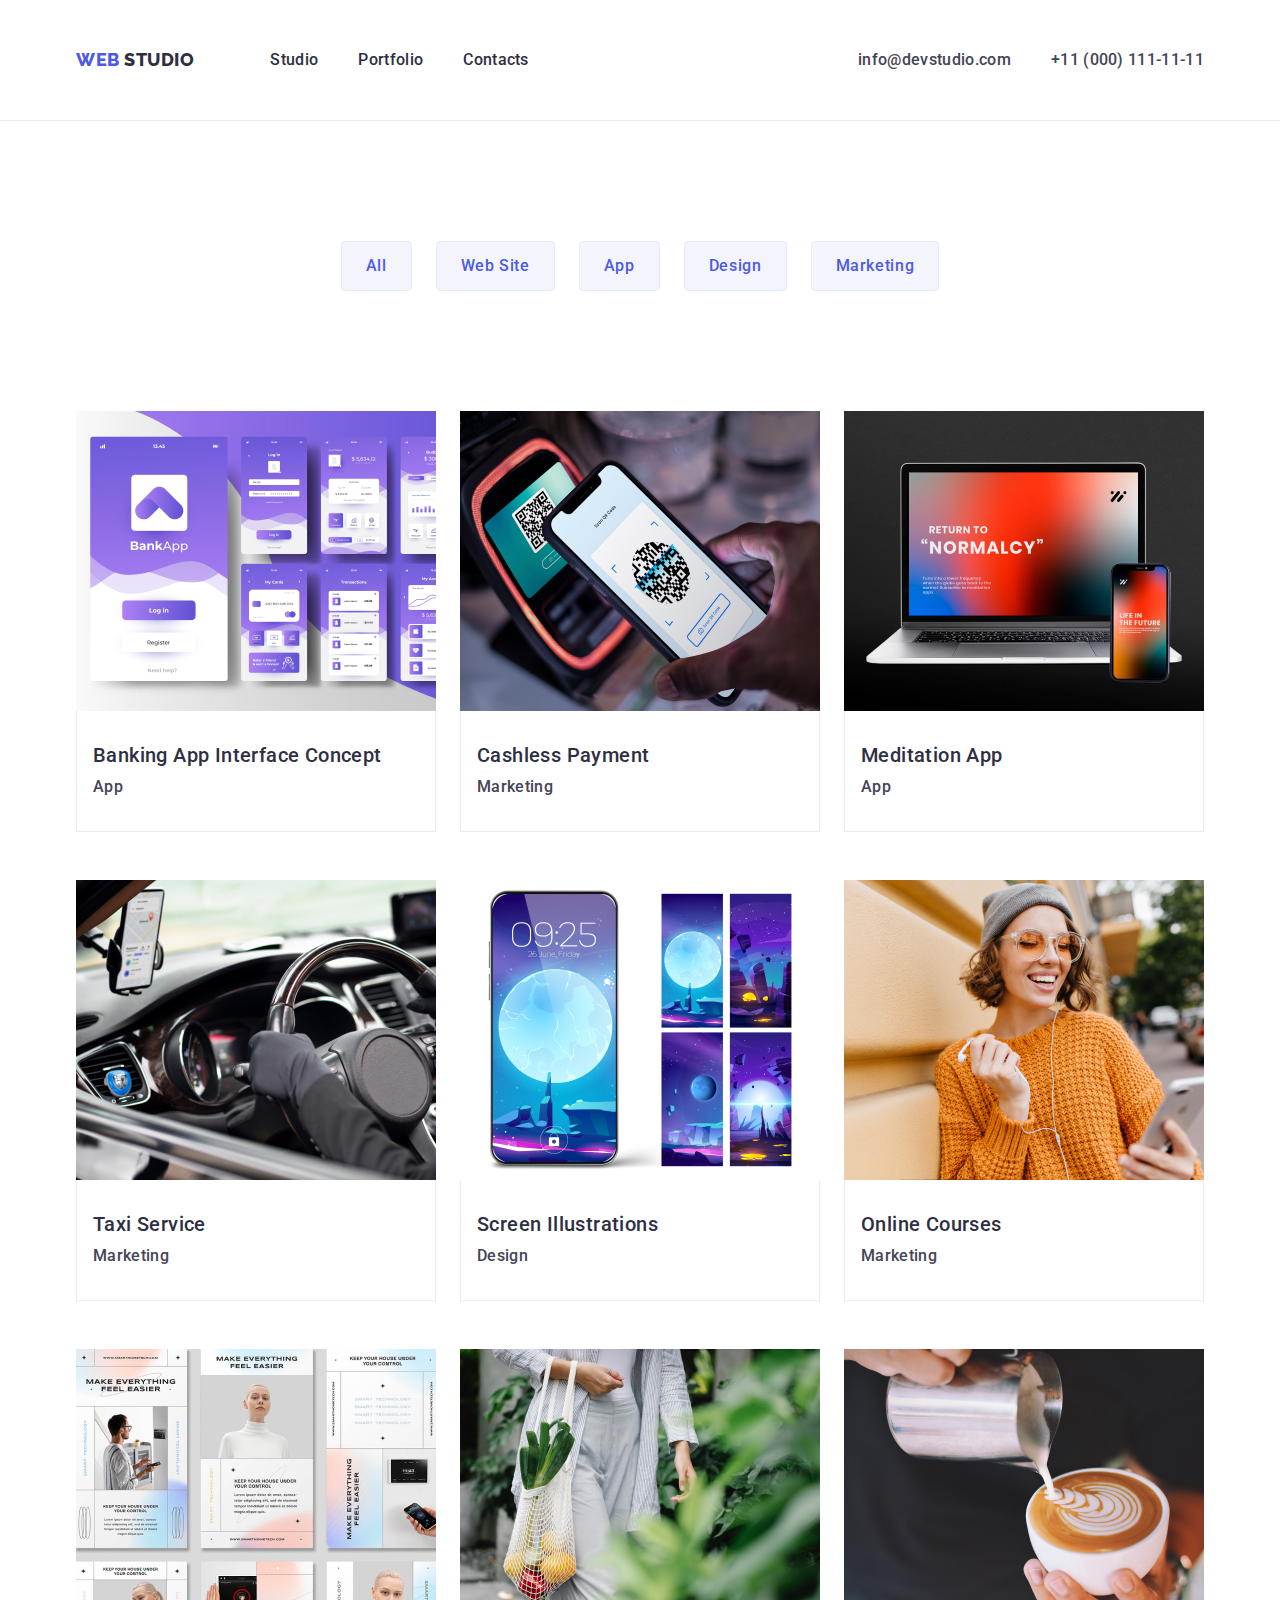
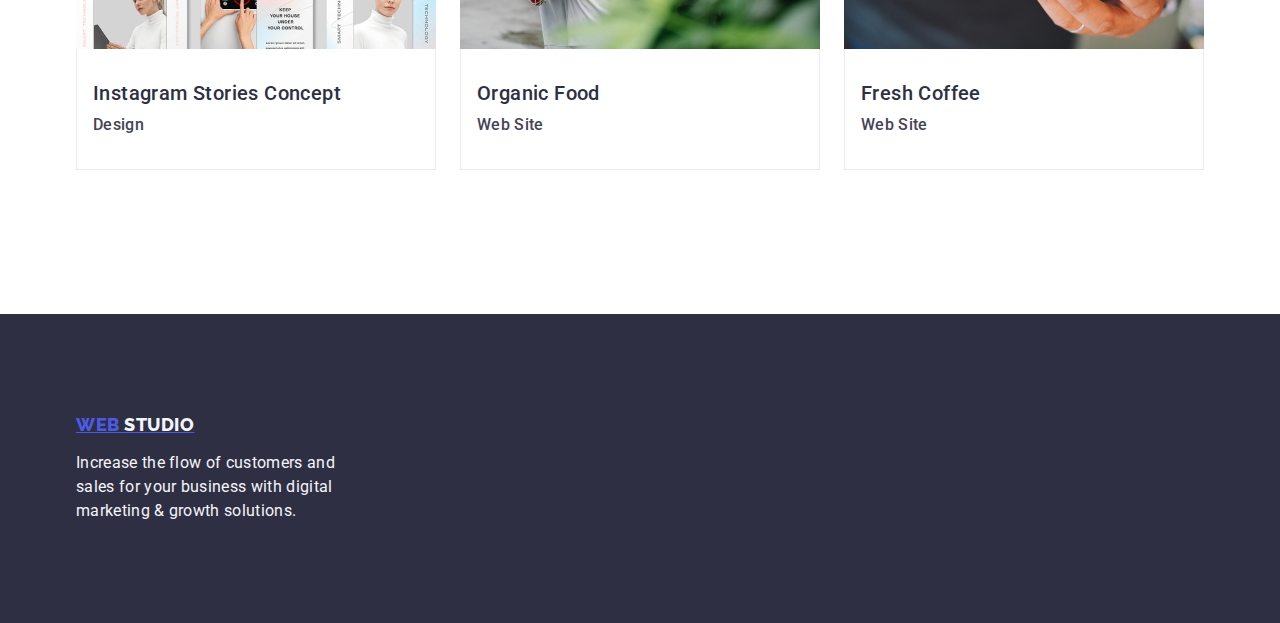
==== portfolio.html @ b7fdd96b "Initial commit" ====
<!DOCTYPE html>
<html lang="en">

<head>
    <meta charset="UTF-8">
    <meta name="viewport" content="width=device-width, initial-scale=1.0">
    <title>Document</title>
    <link rel="stylesheet"
        href="https://cdnjs.cloudflare.com/ajax/libs/modern-normalize/1.0.0/modern-normalize.min.css" />
    <link rel="preconnect" href="https://fonts.googleapis.com">
    <link rel="preconnect" href="https://fonts.gstatic.com" crossorigin>
    <link href="https://fonts.googleapis.com/css2?family=Raleway:wght@800&family=Roboto:wght@300&display=swap"
        rel="stylesheet">
    <link href="https://fonts.googleapis.com/css2?family=Roboto:wght@400;500;700;900&display=swap" rel="stylesheet">
    <link rel="stylesheet" href="./css/styles.css" />
</head>

<body>
    <header class="page-header">
        <div class="container allincontainer">
            <nav class="nav">
                <a href="./index.html" class="logo link">Web <span class="studio-header">Studio</span></a>
                <ul class="list">
                    <li>
                        <a href="./index.html" class="list link">Studio</a>
                    </li>
                    <li>
                        <a href="./portfolio.html" class="list link">Portfolio</a>
                    </li>
                    <li>
                        <a href="" class="list link">Contacts</a>
                    </li>
                </ul>
            </nav>
            <address class="address">
                <ul class="list">
                    <li>
                        <a href="mailto:info@devstudio.com" class="menu link">info@devstudio.com</a>
                    </li>
                    <li>
                        <a href="tel:+110001111111" class="menu link">+11 (000) 111-11-11</a>
                    </li>
                </ul>
            </address>
        </div>
    </header>
        <main> 
        <section class="sectionforportfolio">
            <div class="container aplications">
            <h1 class="visually-hidden">Portfolio</h1>
            <ul class="list list-portfolio">
        <li>
            <button type="button" class="filter-button">All</button>
            </li>
            <li>
            <button type="button" class="filter-button">Web Site</button>
            </li>
            <li>
            <button type="button" class="filter-button">App</button>
            </li>
            <li>
            <button type="button" class="filter-button">Design</button>
            </li>
            <li>
            <button type="button" class="filter-button">Marketing</button> 
            </li>
            </ul>
            <ul class="list list-of-apss"> 
                <li class="porfolio-phone-app">
                    <a href="#" class="link">
                        
                    <img  src="./images/bankapp.jpg" alt="phone screens with bank application" width="360" height="300" />
                    <div class="container-app">
                <h2 class="bankingapp">Banking App Interface Concept</h2>
                <p class="phoneapp">App</p>
                </div>
                </a>
                </li>
                <li class="porfolio-phone-app">
                    <a href="#" class="link">
                    <img src="./images/cashlespaymetn.jpg" alt="phone using for payment by qr code" width="360" height="300" />
                <div class="container-app">
                <h2 class="bankingapp">Cashless Payment</h2>
                <p class="phoneapp">Marketing</p>
                </div>
                </a>
                </li>
                <li class="porfolio-phone-app">
                <a href="#" class="link">
                    <img src="./images/meditaionapp.jpg" alt="laptop and phone with meditation app on screen" width="360" height="300" />
                    <div class="container-app">
                <h2 class="bankingapp">Meditation App</h2>
                <p class="phoneapp">App</p>
                </div>
                </a>
                </li>
                <li class="porfolio-phone-app">
                    <a href="#" class="link">
                    <img src="./images/taxiservice.jpg" alt="person behind the car wheel using a taxi app" width="360" height="300" />
                    <div class="container-app">
                <h2 class="bankingapp">Taxi Service</h2>
                <p class="phoneapp">Marketing</p>
                </div>
                </a>
                </li>
                <li class="porfolio-phone-app">
                    <a href="#" class="link">
                    <img src="./images/screenilusion.jpg" alt="few mode of phone screen" width="360" height="300" />
                    <div class="container-app">
                <h2 class="bankingapp">Screen Illustrations</h2>
                <p class="phoneapp">Design</p>
                </div>
                </a>
                </li>
                <li class="porfolio-phone-app">
                    <a href="#" class="link">
                    <img src="./images/onlinecourses.jpg" alt="woman listening to the course on headphone from the phone" width="360" height="300" />
                    <div class="container-app">
                <h2 class="bankingapp">Online Courses</h2>
                <p class="phoneapp">Marketing</p>
                </div>
                </a>
                </li>
                <li class="porfolio-phone-app">
                    <a href="#" class="link">
                    <img src="./images/instastories.jpg" alt="few  shots of instagram concept stories" width="360" height="300" />
                    <div class="container-app">
                <h2 class="bankingapp">Instagram Stories Concept</h2>
                <p class="phoneapp">Design</p>
                </div>
                </a>
                </li>
                <li class="porfolio-phone-app">
                    <a href="#" class="link">
                    <img src="./images/organicfood.jpg" alt="fruits and vegetables in a bag carried by a person" width="360" height="300" />
                    <div class="container-app">
                <h2 class="bankingapp">Organic Food</h2>
                <p class="phoneapp">Web Site</p>
                </div>
                </a>
                </li>
                <li class="porfolio-phone-app">
                    <a href="#" class="link">
                    <img src="./images/freshcoffe.jpg" alt="coffe prepering" width="360" height="300" />
                    <div class="container-app">
                <h2 class="bankingapp">Fresh Coffee</h2>
                <p class="phoneapp">Web Site</p>
                </div>
                </a>
                </li>
            </ul>
            </div>
            </section>
        </main>
        
        <footer class="footer">
            <div class="container">
            <a href="./index.html" class="link-footer logo">Web <span class="studio-footer">Studio</span></a>  
            
            <p class="footer-section">
                Increase the flow of customers and
                sales for your business with digital
                marketing & growth solutions.
            </p>
            </div>
        </footer>
    </body>
    </html>
---- css/styles.css ----
* {
    box-sizing: border-box;
    margin: 0;
    padding: 0;
}
body {
    font-family: 'Roboto', sans-serif;
    color: #434455;
    background-color: #FFFFFF;
}
:root{
    --brand-color:var(--brand-color)
}
img{
    display: block;
}
.logo { 
    font-family: 'Raleway', sans-serif;
    font-weight: 800;
    font-size: 18px;
    line-height: 1.17;
    letter-spacing: 0.03em;
    text-transform: uppercase;
    color: #4d5ae5; 
    margin-right: 76px;

    
}
.link{
    text-decoration: none;
   
    
}

span{
    color:#2e2f42;
}
.list{
font-weight: 500;
font-size: 16px;
line-height: 1.5;
letter-spacing: 0.02em;
color:#2e2f42;
display: flex;
gap: 40px;
list-style: none;
padding: 24px 0;

}
.list.link:hover,
.list.link:focus {
    color: #404bbf;
}
address{
    font-style: normal; 

}
.allincontainer{
    margin-left: auto;
    align-items: center;
    padding: 24px 0;
    display: flex;
}
.address{
      margin-left: auto;
    align-items: center;
}

.menu{
    color: #434455;
    font-size: 16px;
        line-height: 1.5;
        letter-spacing: 0.02em;
        text-align: center;
        
        

}
.menu.link:hover,
.menu.link:focus {
    color: #404bbf;

}
.section{
    background-color: #2e2f42;
    padding: 188px 0;
}

.effective {
        justify-content: center;
        flex-direction: column;
        align-items: center;
        gap: 48px;
    display: flex;
}



.solution{
    font-size: 56px;
    line-height: 1.07;
    text-align: center;
    letter-spacing: 0.02em;
    color: #ffffff;
    max-width: 496px;
    
}
.button{
    background-color: #4D5AE5;
    font-family: 'Roboto', sans-serif;
    font-weight: 500;
    font-size: 16px;
    line-height: 1.5;
    letter-spacing: 0.04em;
    color: #ffffff;
    cursor: pointer;
    display: block;
    min-width: 169px;
    height: 56px;
    border: none;
    border-radius: 4px;

}
 .button:hover,
 .button:focus{
   background-color: #404bbf;
}
.terms{
    font-weight: 500;
    font-size: 20px;
    line-height: 1.2;
    letter-spacing: 0.02em;
    margin-bottom: 8px;
    text-align: center;
    
    
}
.business{
    font-size: 16px;
    line-height: 1.5;
    letter-spacing: 0.02em;
    color: #434455
}
.whatwedo{
    font-size: 36px;
    line-height: 1.11;
    text-align: center;
    letter-spacing: 0.02em;
    text-transform: capitalize;
    color: #2e2f42;
    margin-bottom: 72px;
}
.screens{
    flex-direction: column;
    align-items: center;
    padding: auto;
}
.sectionourteam{
    background-color: #F4F4FD;
    padding: 120px 0;
}
.studioteam {
    flex-direction: column;

}

.mark{
    background-color: #FFFFFF;
    width: calc((100% - 72px) / 4);
    border-radius: 0px 0px 4px 4px;
    
}

.filter-button{
    font-family: 'Roboto', sans-serif;
    font-weight: 500;
    font-size: 16px;
    line-height:1.5;
    letter-spacing: 0.04em;
    color: #4d5ae5;
    background-color: #F4F4FD;
    cursor: pointer;
    padding: 12px 24px;
    border: 1px solid #e7e9fc;
    border-radius: 4px;

}
.filter-button:hover,
.filter-button:focus{
 color: #FFFFFF;
 background-color: #404BBF;
 border: 1px solid transparent;
}
.bankingapp{
    font-weight: 500;
    font-size: 20px;
    line-height: 1.2;
    letter-spacing: 0.02em;
    color: #2e2f42;
    margin-bottom: 8px
}
.phoneapp{
   font-size: 16px;
   line-height: 1.5;
   letter-spacing: 0.02em;
   color:#434455;
}
.footer{
    background-color: #2e2f42;
    padding: 100px 0;
    
}
.studio-footer{
    color: #F4F4FD
}
.footer-section{
    line-height: 1.5;
    color:#F4F4FD;
    letter-spacing: 0.02em;
    max-width: 264px;
}
.page-header{
    border-bottom: 1px solid #e7e9fc;
    
} 
.container{ 
    
    width: 1158px;
        margin: 0 auto;
        padding: 0 15px;
}

.nav{
    display:flex;
    align-items: center;
}
.section-two{
    padding: 120px 0;
}
.aplications{
    flex-wrap: wrap;
    justify-content: center;
    
}
.visually-hidden{
    position: absolute;
    width: 1px;
    height: 1px;
    margin: -1px;
    border: 0;
    padding: 0;
    white-space: nowrap;
    clip-path: inset(100%);
    clip: rect(0 0 0 0);
    overflow: hidden;
}
.list-strategy{
    gap: 24px;
    margin: 0;
    padding: 0;
}   
.firstpoint{
   width:calc((100% - 72px) / 4);
}


.section-three {
    padding-bottom: 120px;
}
.list-whatwedo{
    gap: 24px;
}
.whatwedo-photos{
    width: calc((100% - 48px) / 3);
}
.list-ourteam{
    gap: 24px
}
.container-worker{
    padding: 32px 0px;
}
.sectionforportfolio{
    padding-top: 96px;
    padding-bottom: 120px;
}
.list-portfolio{
    justify-content: center;
    gap: 24px;
    margin-bottom: 72px;
   
}
.list-of-apss{
    flex-wrap: wrap;
    column-gap: 24px;
    row-gap: 48px;
    
}
.porfolio-phone-app{
    width: calc((100% - 48px) / 3);
}
.container-app{
    padding: 32px 16px;
    border: 1px solid #e7e9fc;
    border-top: none;
}

.link-footer{
 margin-bottom: 16px;
 display: inline-block;
 
}
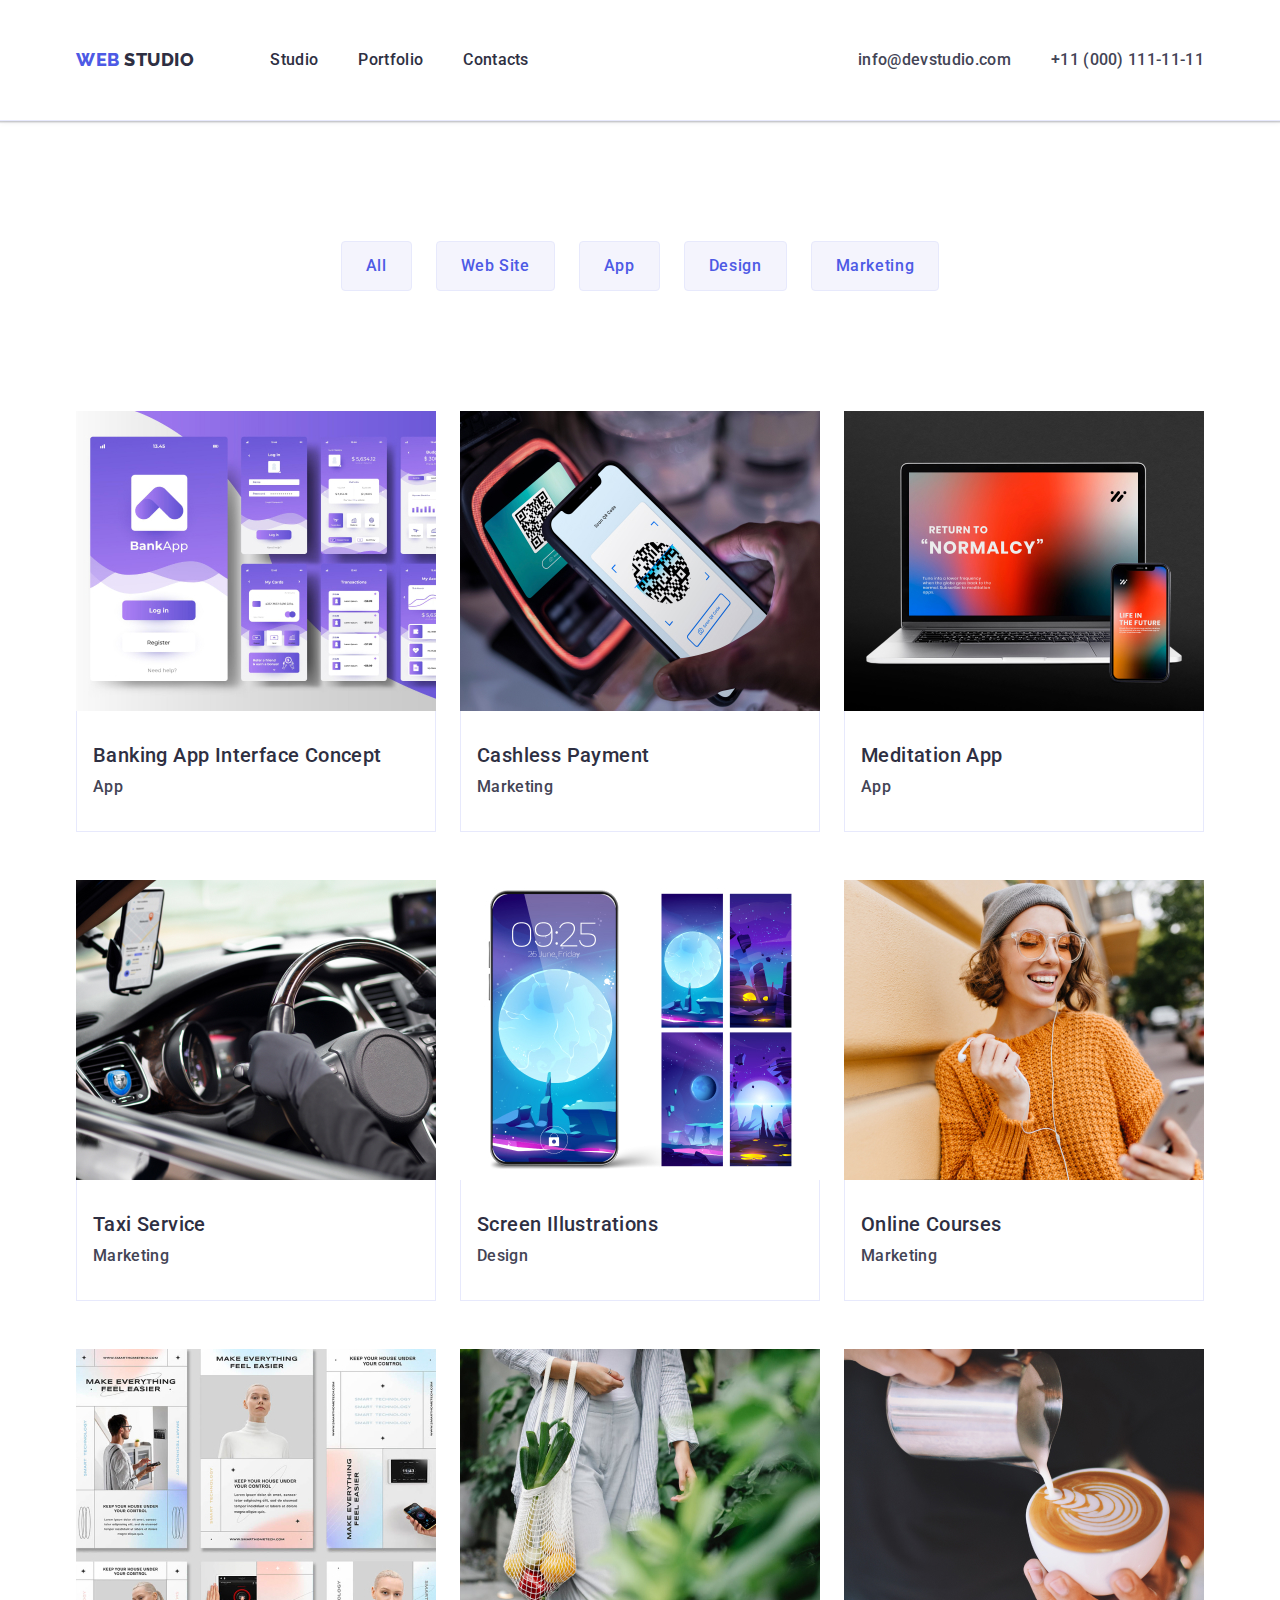
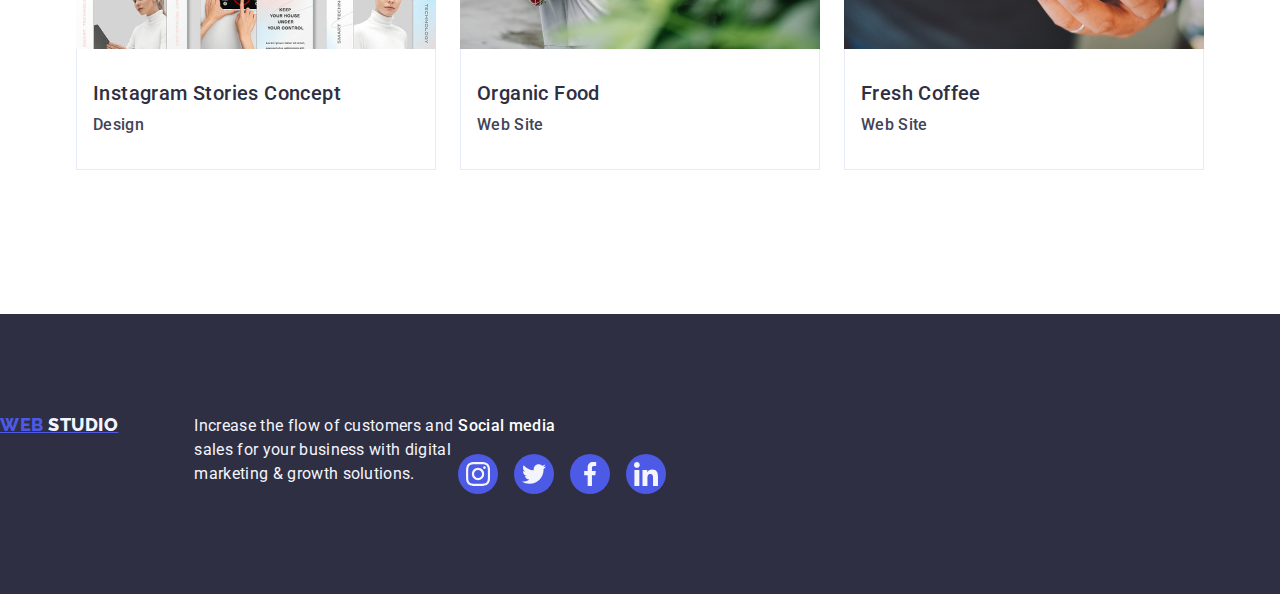
==== commit 3447fedb: "Add files via upload" ====
--- a/portfolio.html
+++ b/portfolio.html
@@ -154,15 +154,52 @@
         </main>
         
         <footer class="footer">
-            <div class="container">
-            <a href="./index.html" class="link-footer logo">Web <span class="studio-footer">Studio</span></a>  
-            
-            <p class="footer-section">
-                Increase the flow of customers and
-                sales for your business with digital
-                marketing & growth solutions.
-            </p>
+            <div class="footercontainer">
+                <a href="./index.html" class="link-footer logo">Web <span class="studio-footer">Studio</span></a>
+                <p class="footer-section">
+                    Increase the flow of customers and
+                    sales for your business with digital
+                    marketing & growth solutions.
+                <div class="mediaicons">
+                    <p class="footericons">Social media</p>
+        
+                    <ul class="socialmediafooter">
+        
+                        <li class="socialiconsfooter">
+                            <a class="footermediaicons" href="">
+                                <svg class="socialfooter" width="24" height="24">
+                                    <use href="./images/icons.svg#icon-instagram"></use>
+                                </svg>
+                            </a>
+                        </li>
+        
+                        <li class="socialiconsfooter">
+                            <a class="footermediaicons" href="">
+                                <svg class="socialfooter" width="24" height="24">
+                                    <use href="./images/icons.svg#icon-twitter"></use>
+                                </svg>
+                            </a>
+                        </li>
+        
+                        <li class="socialiconsfooter">
+                            <a class="footermediaicons" href="">
+                                <svg class="socialfooter" width="24" height="24">
+                                    <use href="./images/icons.svg#icon-facebook"></use>
+                                </svg>
+                            </a>
+                        </li>
+        
+                        <li class="socialiconsfooter">
+                            <a class="footermediaicons" href="">
+                                <svg class="socialfooter" width="24" height="24">
+                                    <use href="./images/icons.svg#icon-linkedin"></use>
+                                </svg>
+                            </a>
+                        </li>
+                    </ul>
+                </div>
+                </p>
             </div>
         </footer>
-    </body>
-    </html>+        </body>
+        </html>--- a/css/styles.css
+++ b/css/styles.css
@@ -28,9 +28,9 @@
 }
 .link{
     text-decoration: none;
-   
-    
-}
+}
+
+
 
 span{
     color:#2e2f42;
@@ -84,6 +84,13 @@
 .section{
     background-color: #2e2f42;
     padding: 188px 0;
+    max-width: 1440px;
+    background-repeat: no-repeat;
+    background-position: center;
+     background-size: cover;
+    background-image: linear-gradient(rgba(46, 47, 66, 0.7), rgba(46, 47, 66, 0.7)), url(./images/img-name.jpeg);
+
+
 }
 
 .effective {
@@ -168,6 +175,7 @@
     background-color: #FFFFFF;
     width: calc((100% - 72px) / 4);
     border-radius: 0px 0px 4px 4px;
+    box-shadow: 0px 1px 6px rgba(46, 47, 66, 0.08),0px 1px 1px rgba(46, 47, 66, 0.16),0px 2px 1px rgba(46, 47, 66, 0.08);
     
 }
 
@@ -183,13 +191,15 @@
     padding: 12px 24px;
     border: 1px solid #e7e9fc;
     border-radius: 4px;
+    
 
 }
 .filter-button:hover,
 .filter-button:focus{
- color: #FFFFFF;
- background-color: #404BBF;
- border: 1px solid transparent;
+    color: #FFFFFF;
+    background-color: #404BBF;
+    border: 1px solid transparent;
+    box-shadow: 0px 3px 1px rgba(0, 0, 0, 0.1),0px 2px 1px rgba(0, 0, 0, 0.08), 0px 2px 2px rgba(0, 0, 0, 0.12);
 }
 .bankingapp{
     font-weight: 500;
@@ -221,13 +231,14 @@
 }
 .page-header{
     border-bottom: 1px solid #e7e9fc;
+    box-shadow:0px 2px 1px rgba(46, 47, 66, 0.08), 0px 1px 1px rgba(46, 47, 66, 0.16), 0px 1px 6px rgba(46, 47, 66, 0.08); 
     
 } 
 .container{ 
     
     width: 1158px;
-        margin: 0 auto;
-        padding: 0 15px;
+    margin: 0 auto;
+    padding: 0 15px;
 }
 
 .nav{
@@ -306,6 +317,120 @@
 
 .link-footer{
  margin-bottom: 16px;
- display: inline-block;
- 
+display: inline-block;
+}
+.square{
+    display: flex;
+    align-items: center;
+    justify-content: center;
+    height: 112px;
+    background-color: #F4F4FD;
+    border-radius: 4px;
+    margin-bottom: 8px;
+}
+.socialmediaicons{
+    display: flex;
+    justify-content: center;
+    gap: 24px;
+    list-style: none;
+    padding-top: 10px;
+
+}
+.socilamedialist{
+    width: 40px;
+    height: 40px;
+}
+.social-names{
+    width: 100%;
+    height: 100%;
+    background-color: #4d5ae5;
+    border-radius: 50%;
+    display: flex;
+    align-items: center;
+    justify-content: center;
+}
+.social-names:hover,
+.social-names:focus{
+    background-color: #404bbf;
+}
+.socialmedia{
+    fill:#F4F4FD;
+}
+.section-customers{
+    padding-top: 120px;
+    padding-bottom: 120px;
+}
+.customers{
+    font-size: 36px;
+    line-height: 1.11;
+    color:#2e2f42;
+    margin-bottom: 72px;
+    text-align: center;
+}
+.customerslogo{
+    display: flex;
+    gap: 24px;
+    list-style: none;
+
+}
+.iconlogo{
+    width: calc((100% - 120px) / 6);
+    height: 88px;
+}
+.customerlink{
+    width: 100%;
+    height: 100%;
+    border: 1px solid #8e8f99;
+    border-radius: 4px;
+    display: flex;
+    align-items: center;
+    justify-content: center;
+    color: #8e8f99;
+}
+.customerlink:hover,
+.customerlink:focus{
+    border-color: #404bbf;
+    color: #404bbf;
+}
+.customersnames{
+    fill: currentColor;
+}
+.footercontainer{
+    display: flex;
+    align-items: baseline;
+    margin-right: 120px;
+}
+.footericons{
+    font-weight: 500;
+    font-size: 16px;
+    line-height: 1.5;
+    letter-spacing: 0.02em;
+    color: #FFFFFF;
+    margin-bottom: 16px; 
+}
+.socialmediafooter{
+    display: flex;
+    gap:16px;
+    list-style: none;
+}
+.socialiconsfooter{
+    width: 40px;
+    height: 40px;
+}
+.footermediaicons{
+    width: 100%;
+    height: 100%;
+    background-color: #4d5ae5;
+    border-radius: 50%;
+    display:flex;
+    align-items: center;
+    justify-content: center;
+}
+.footermediaicons:hover,
+.footermediaicons:focus{
+    background-color: #31d0aa;
+
+}
+.socialfooter{
+    fill:#F4F4FD;
 }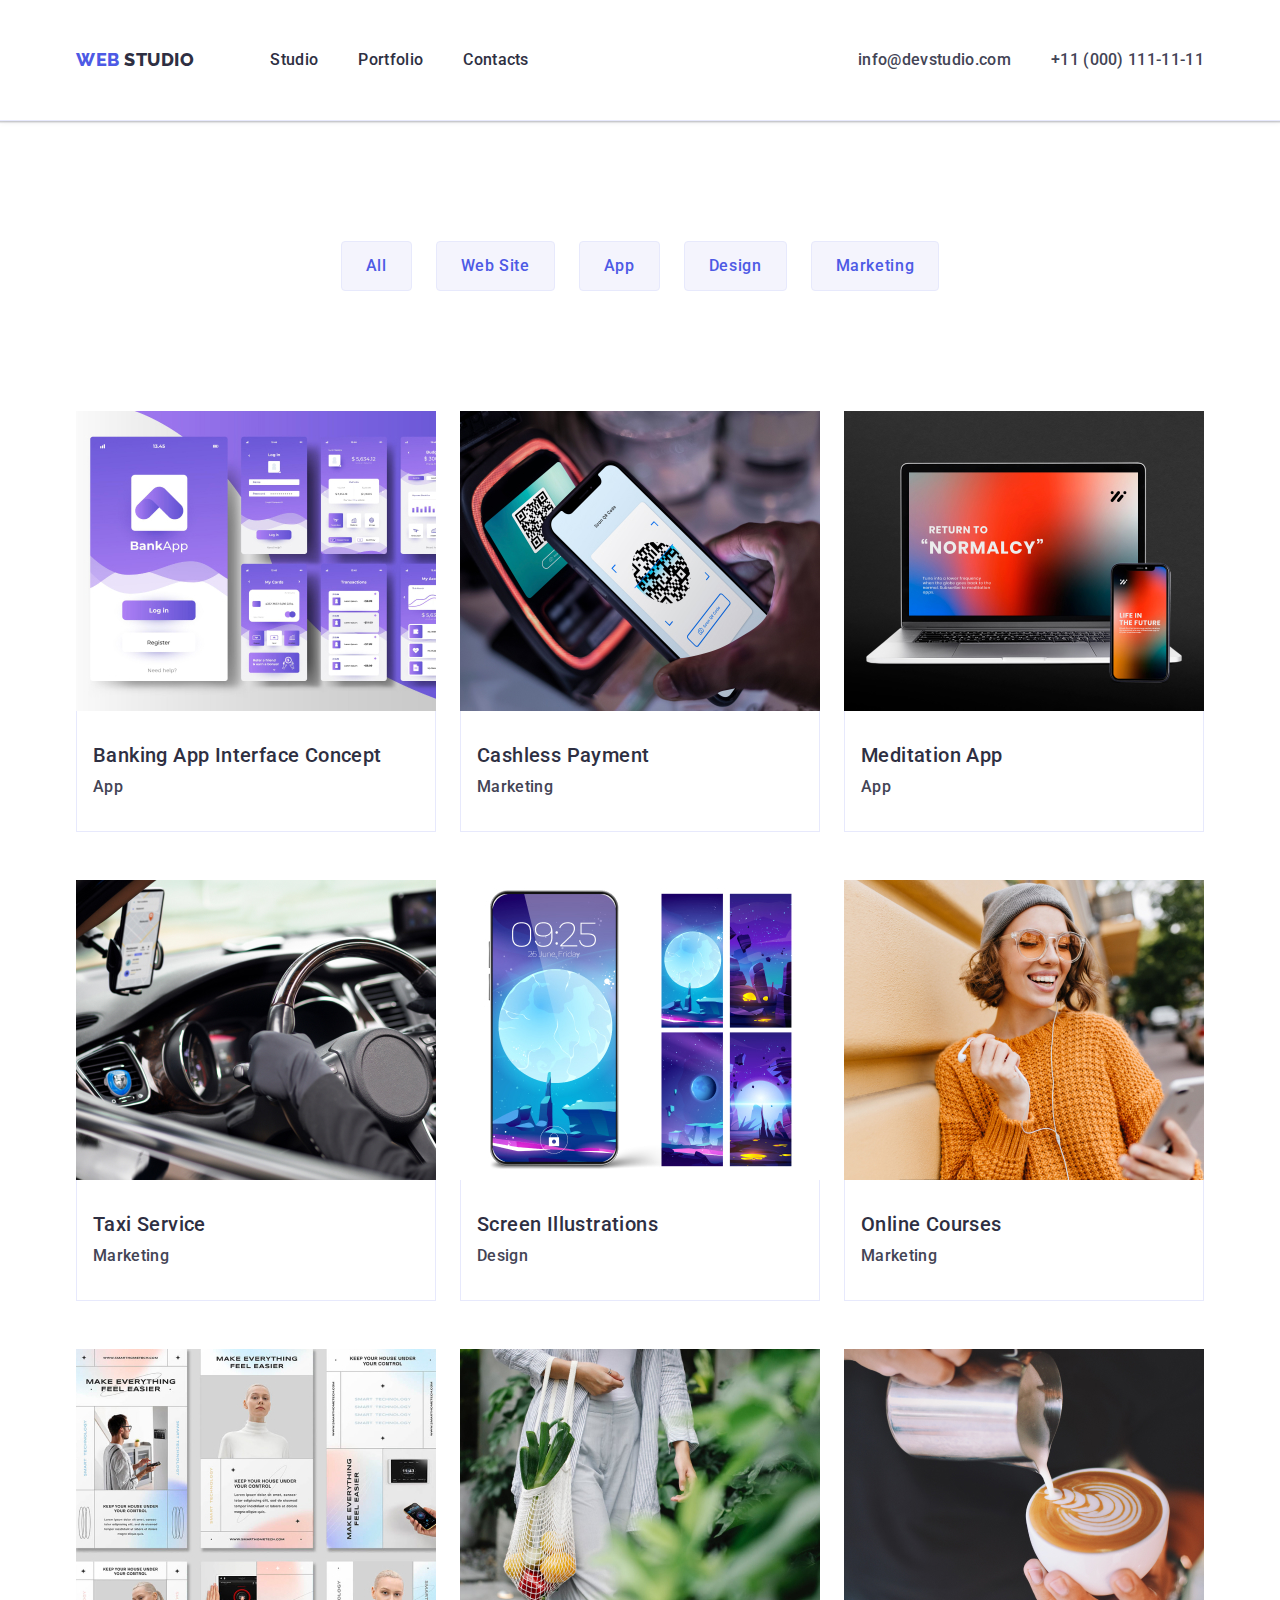
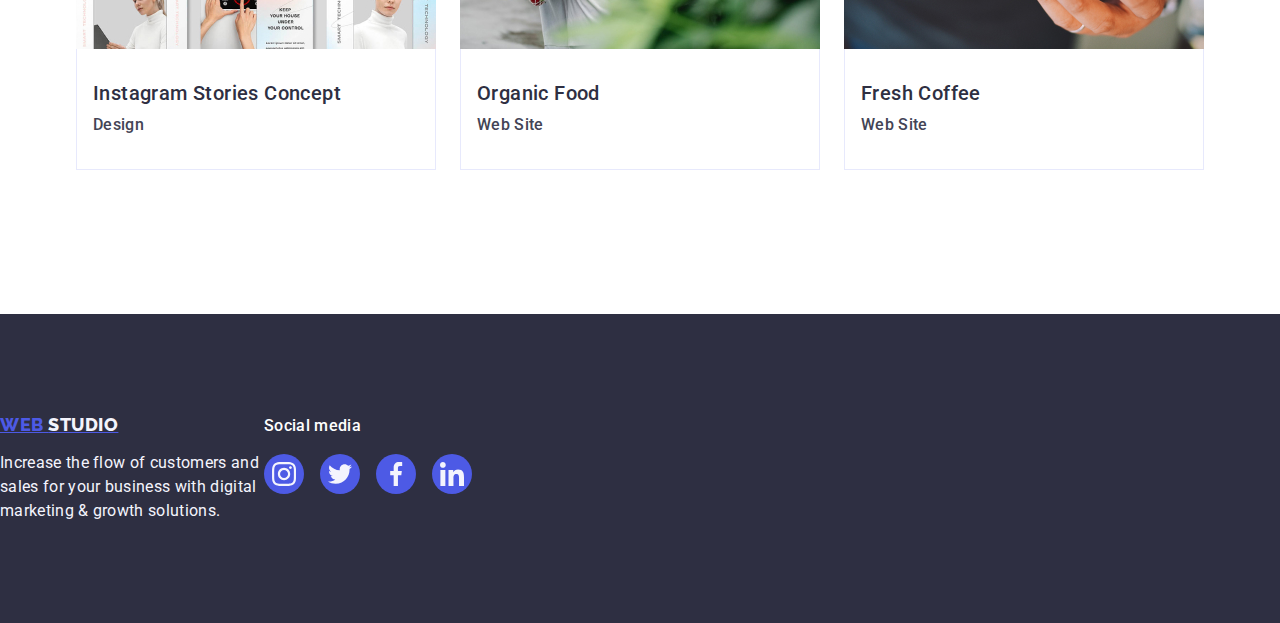
==== commit 8c564808: "Add files via upload" ====
--- a/portfolio.html
+++ b/portfolio.html
@@ -153,53 +153,55 @@
             </section>
         </main>
         
-        <footer class="footer">
-            <div class="footercontainer">
+    <footer class="footer">
+        <div class="containerfooter">
+            <div class="logoandsection">
                 <a href="./index.html" class="link-footer logo">Web <span class="studio-footer">Studio</span></a>
                 <p class="footer-section">
                     Increase the flow of customers and
                     sales for your business with digital
                     marketing & growth solutions.
-                <div class="mediaicons">
-                    <p class="footericons">Social media</p>
-        
-                    <ul class="socialmediafooter">
-        
-                        <li class="socialiconsfooter">
-                            <a class="footermediaicons" href="">
-                                <svg class="socialfooter" width="24" height="24">
-                                    <use href="./images/icons.svg#icon-instagram"></use>
-                                </svg>
-                            </a>
-                        </li>
-        
-                        <li class="socialiconsfooter">
-                            <a class="footermediaicons" href="">
-                                <svg class="socialfooter" width="24" height="24">
-                                    <use href="./images/icons.svg#icon-twitter"></use>
-                                </svg>
-                            </a>
-                        </li>
-        
-                        <li class="socialiconsfooter">
-                            <a class="footermediaicons" href="">
-                                <svg class="socialfooter" width="24" height="24">
-                                    <use href="./images/icons.svg#icon-facebook"></use>
-                                </svg>
-                            </a>
-                        </li>
-        
-                        <li class="socialiconsfooter">
-                            <a class="footermediaicons" href="">
-                                <svg class="socialfooter" width="24" height="24">
-                                    <use href="./images/icons.svg#icon-linkedin"></use>
-                                </svg>
-                            </a>
-                        </li>
-                    </ul>
-                </div>
                 </p>
             </div>
-        </footer>
-        </body>
-        </html>+            <div class="mediaicons">
+                <p class="footericons">Social media</p>
+    
+                <ul class="socialmediafooter">
+    
+                    <li class="socialiconsfooter">
+                        <a class="footermediaicons" href="">
+                            <svg class="socialfooter" width="24" height="24">
+                                <use href="./images/icons.svg#icon-instagram"></use>
+                            </svg>
+                        </a>
+                    </li>
+    
+                    <li class="socialiconsfooter">
+                        <a class="footermediaicons" href="">
+                            <svg class="socialfooter" width="24" height="24">
+                                <use href="./images/icons.svg#icon-twitter"></use>
+                            </svg>
+                        </a>
+                    </li>
+    
+                    <li class="socialiconsfooter">
+                        <a class="footermediaicons" href="">
+                            <svg class="socialfooter" width="24" height="24">
+                                <use href="./images/icons.svg#icon-facebook"></use>
+                            </svg>
+                        </a>
+                    </li>
+    
+                    <li class="socialiconsfooter">
+                        <a class="footermediaicons" href="">
+                            <svg class="socialfooter" width="24" height="24">
+                                <use href="./images/icons.svg#icon-linkedin"></use>
+                            </svg>
+                        </a>
+                    </li>
+                </ul>
+            </div>
+        </div>
+    </footer>
+    </body>
+    </html>--- a/css/styles.css
+++ b/css/styles.css
@@ -395,10 +395,10 @@
 .customersnames{
     fill: currentColor;
 }
-.footercontainer{
-    display: flex;
-    align-items: baseline;
-    margin-right: 120px;
+
+.containerfooter{
+    display: flex;
+    align-items: baseline,
 }
 .footericons{
     font-weight: 500;
@@ -424,7 +424,7 @@
     border-radius: 50%;
     display:flex;
     align-items: center;
-    justify-content: center;
+    justify-content: center; 
 }
 .footermediaicons:hover,
 .footermediaicons:focus{
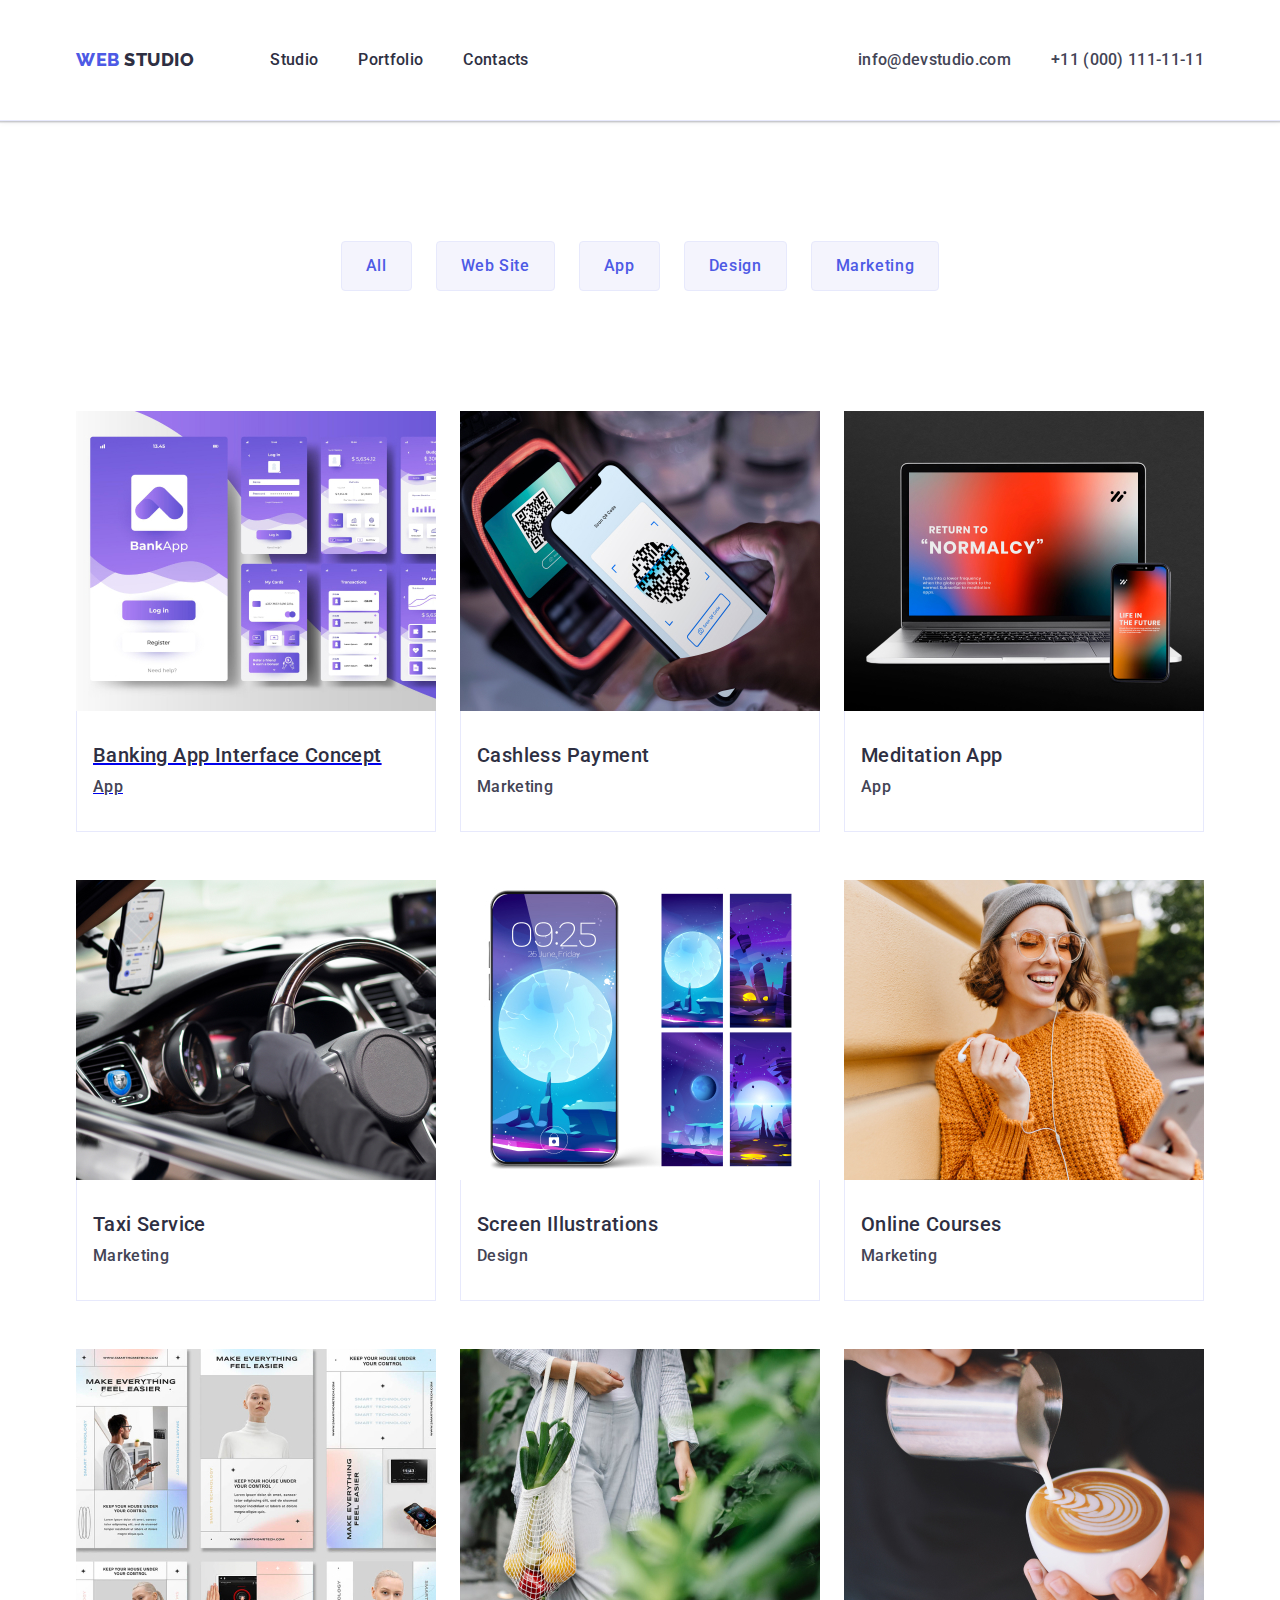
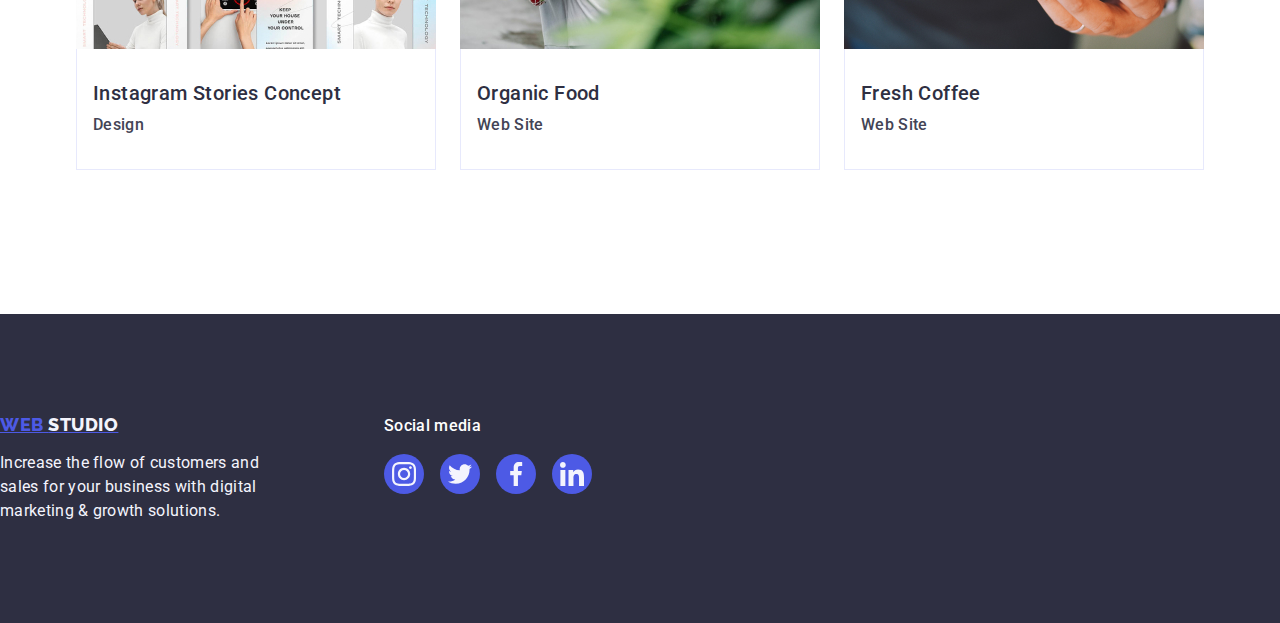
==== commit ca692e7f: "Add files via upload" ====
--- a/portfolio.html
+++ b/portfolio.html
@@ -67,7 +67,7 @@
             </ul>
             <ul class="list list-of-apss"> 
                 <li class="porfolio-phone-app">
-                    <a href="#" class="link">
+                    <a href="#" class="shadow-effect-app">
                         
                     <img  src="./images/bankapp.jpg" alt="phone screens with bank application" width="360" height="300" />
                     <div class="container-app">
--- a/css/styles.css
+++ b/css/styles.css
@@ -398,7 +398,14 @@
 
 .containerfooter{
     display: flex;
-    align-items: baseline,
+    align-items: baseline;
+   
+}
+.logoandsection{
+    margin-right: 120px;
+    padding: 0; 
+    
+    
 }
 .footericons{
     font-weight: 500;
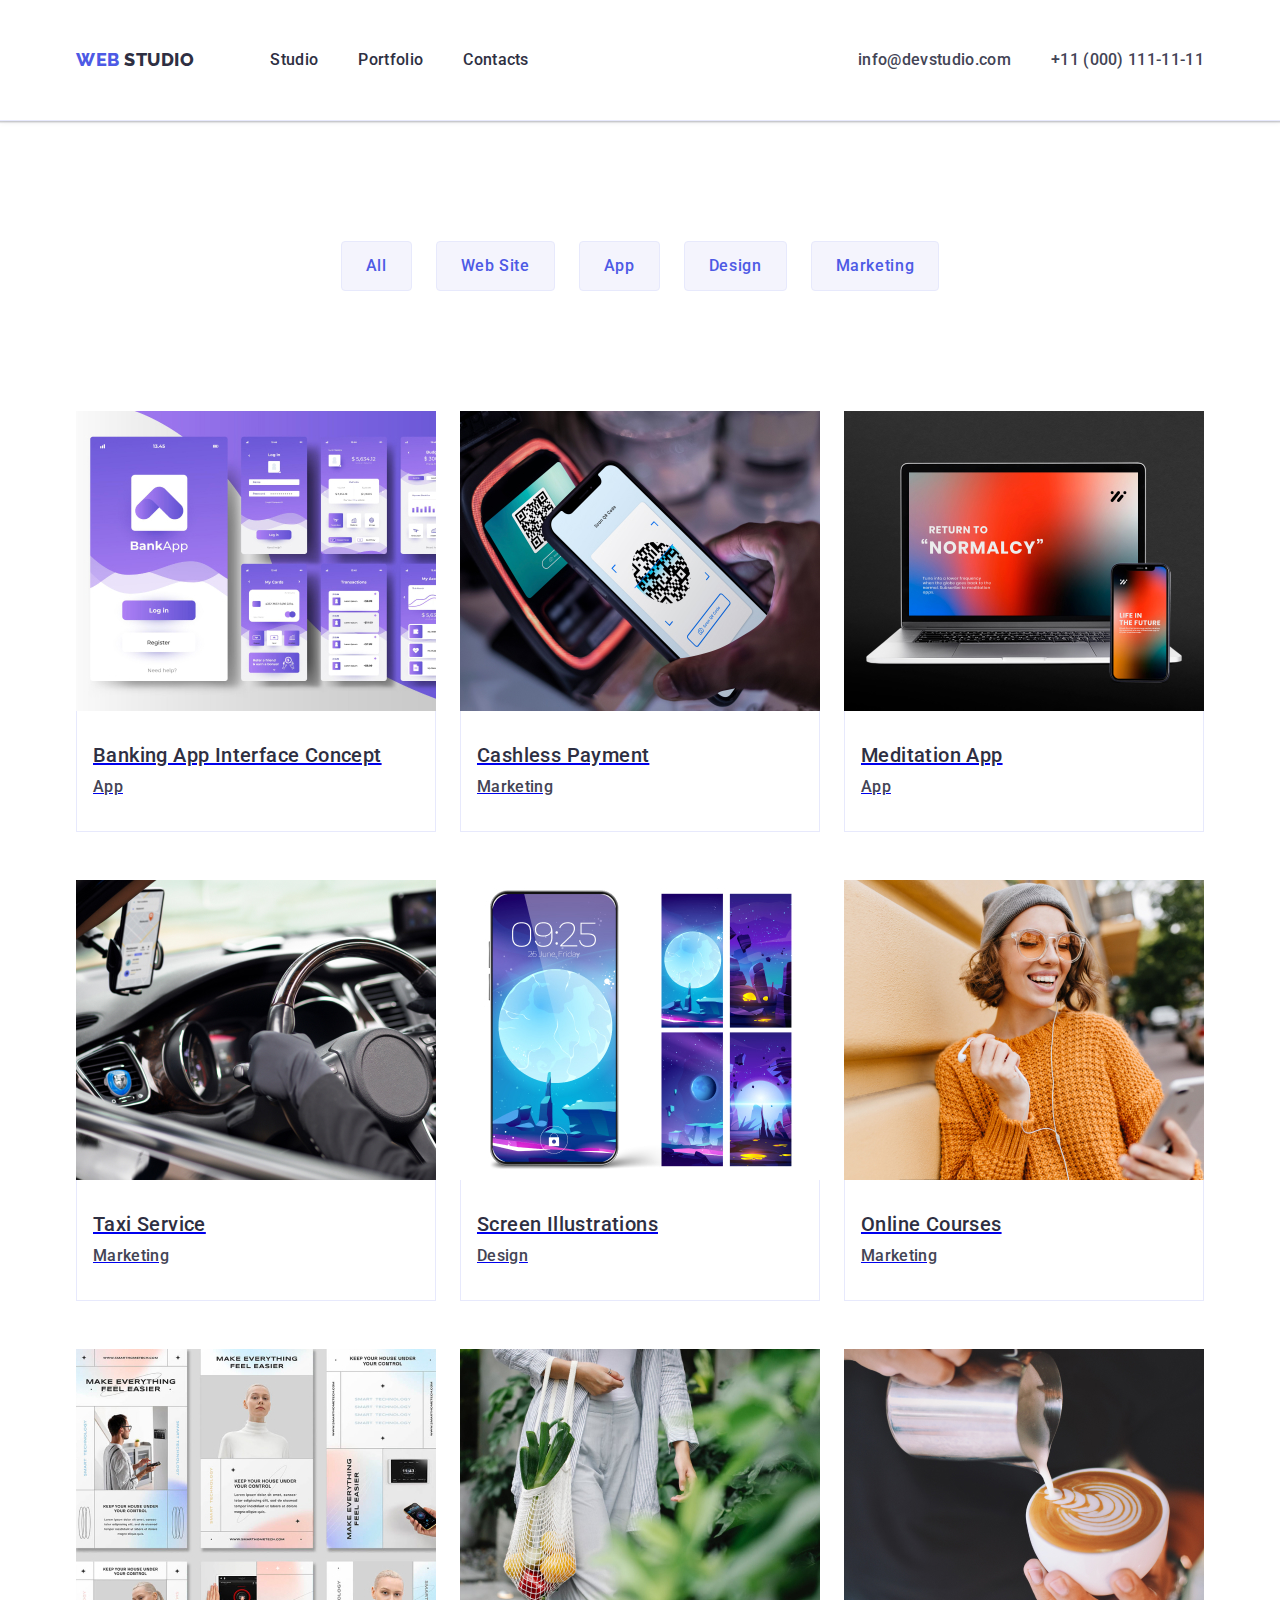
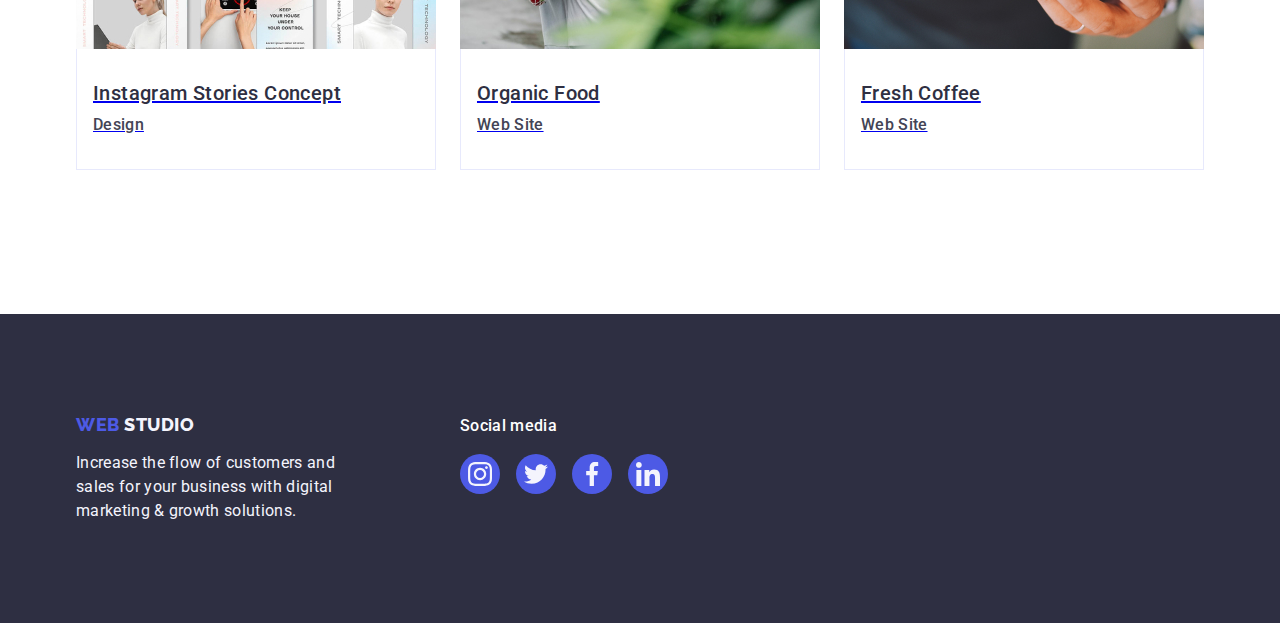
==== commit c4e36f2a: "Add files via upload" ====
--- a/portfolio.html
+++ b/portfolio.html
@@ -77,7 +77,7 @@
                 </a>
                 </li>
                 <li class="porfolio-phone-app">
-                    <a href="#" class="link">
+                    <a href="#" class="shadow-effect-app">
                     <img src="./images/cashlespaymetn.jpg" alt="phone using for payment by qr code" width="360" height="300" />
                 <div class="container-app">
                 <h2 class="bankingapp">Cashless Payment</h2>
@@ -86,7 +86,7 @@
                 </a>
                 </li>
                 <li class="porfolio-phone-app">
-                <a href="#" class="link">
+                <a href="#" class="shadow-effect-app">
                     <img src="./images/meditaionapp.jpg" alt="laptop and phone with meditation app on screen" width="360" height="300" />
                     <div class="container-app">
                 <h2 class="bankingapp">Meditation App</h2>
@@ -95,7 +95,7 @@
                 </a>
                 </li>
                 <li class="porfolio-phone-app">
-                    <a href="#" class="link">
+                    <a href="#" class="shadow-effect-app">
                     <img src="./images/taxiservice.jpg" alt="person behind the car wheel using a taxi app" width="360" height="300" />
                     <div class="container-app">
                 <h2 class="bankingapp">Taxi Service</h2>
@@ -104,7 +104,7 @@
                 </a>
                 </li>
                 <li class="porfolio-phone-app">
-                    <a href="#" class="link">
+                    <a href="#" class="shadow-effect-app">
                     <img src="./images/screenilusion.jpg" alt="few mode of phone screen" width="360" height="300" />
                     <div class="container-app">
                 <h2 class="bankingapp">Screen Illustrations</h2>
@@ -113,7 +113,7 @@
                 </a>
                 </li>
                 <li class="porfolio-phone-app">
-                    <a href="#" class="link">
+                    <a href="#" class="shadow-effect-app">
                     <img src="./images/onlinecourses.jpg" alt="woman listening to the course on headphone from the phone" width="360" height="300" />
                     <div class="container-app">
                 <h2 class="bankingapp">Online Courses</h2>
@@ -122,7 +122,7 @@
                 </a>
                 </li>
                 <li class="porfolio-phone-app">
-                    <a href="#" class="link">
+                    <a href="#" class="shadow-effect-app">
                     <img src="./images/instastories.jpg" alt="few  shots of instagram concept stories" width="360" height="300" />
                     <div class="container-app">
                 <h2 class="bankingapp">Instagram Stories Concept</h2>
@@ -131,7 +131,7 @@
                 </a>
                 </li>
                 <li class="porfolio-phone-app">
-                    <a href="#" class="link">
+                    <a href="#" class="shadow-effect-app">
                     <img src="./images/organicfood.jpg" alt="fruits and vegetables in a bag carried by a person" width="360" height="300" />
                     <div class="container-app">
                 <h2 class="bankingapp">Organic Food</h2>
@@ -140,7 +140,7 @@
                 </a>
                 </li>
                 <li class="porfolio-phone-app">
-                    <a href="#" class="link">
+                    <a href="#" class="shadow-effect-app">
                     <img src="./images/freshcoffe.jpg" alt="coffe prepering" width="360" height="300" />
                     <div class="container-app">
                 <h2 class="bankingapp">Fresh Coffee</h2>
@@ -154,7 +154,7 @@
         </main>
         
     <footer class="footer">
-        <div class="containerfooter">
+        <div class="containerfooter container">
             <div class="logoandsection">
                 <a href="./index.html" class="link-footer logo">Web <span class="studio-footer">Studio</span></a>
                 <p class="footer-section">
--- a/css/styles.css
+++ b/css/styles.css
@@ -89,7 +89,7 @@
     background-position: center;
      background-size: cover;
     background-image: linear-gradient(rgba(46, 47, 66, 0.7), rgba(46, 47, 66, 0.7)), url(./images/img-name.jpeg);
-
+    
 
 }
 
@@ -99,6 +99,7 @@
         align-items: center;
         gap: 48px;
     display: flex;
+    
 }
 
 
@@ -309,6 +310,14 @@
 .porfolio-phone-app{
     width: calc((100% - 48px) / 3);
 }
+.shadow-effect-app{
+    display:block;
+    
+}
+.shadow-effect-app:hover,
+.shadow-effect-app:focus{
+    box-shadow:  0px 1px 6px rgba(46, 47, 66, 0.08), 0px 1px 1px rgba(46, 47, 66, 0.16),0px 2px 1px rgba(46, 47, 66, 0.08); 
+}
 .container-app{
     padding: 32px 16px;
     border: 1px solid #e7e9fc;
@@ -318,6 +327,7 @@
 .link-footer{
  margin-bottom: 16px;
 display: inline-block;
+text-decoration: none;
 }
 .square{
     display: flex;
@@ -404,7 +414,7 @@
 .logoandsection{
     margin-right: 120px;
     padding: 0; 
-    
+
     
 }
 .footericons{
